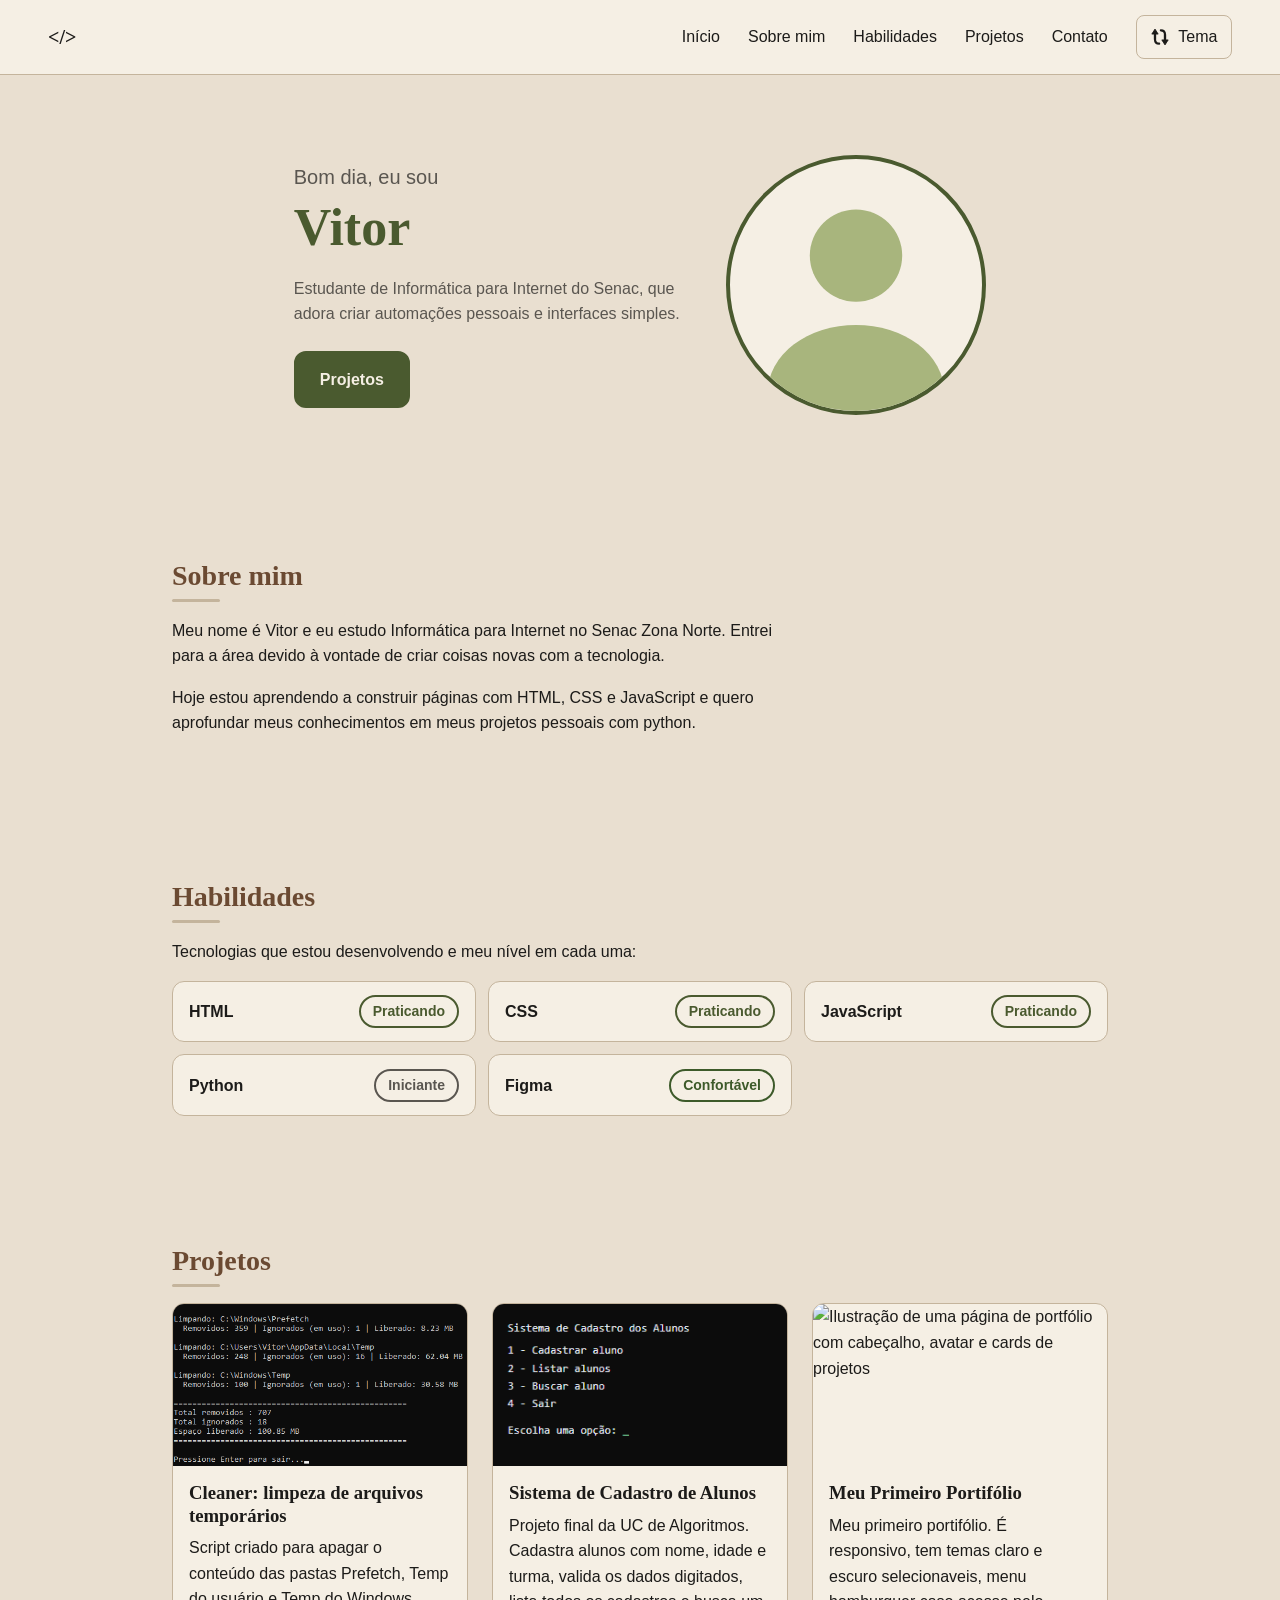
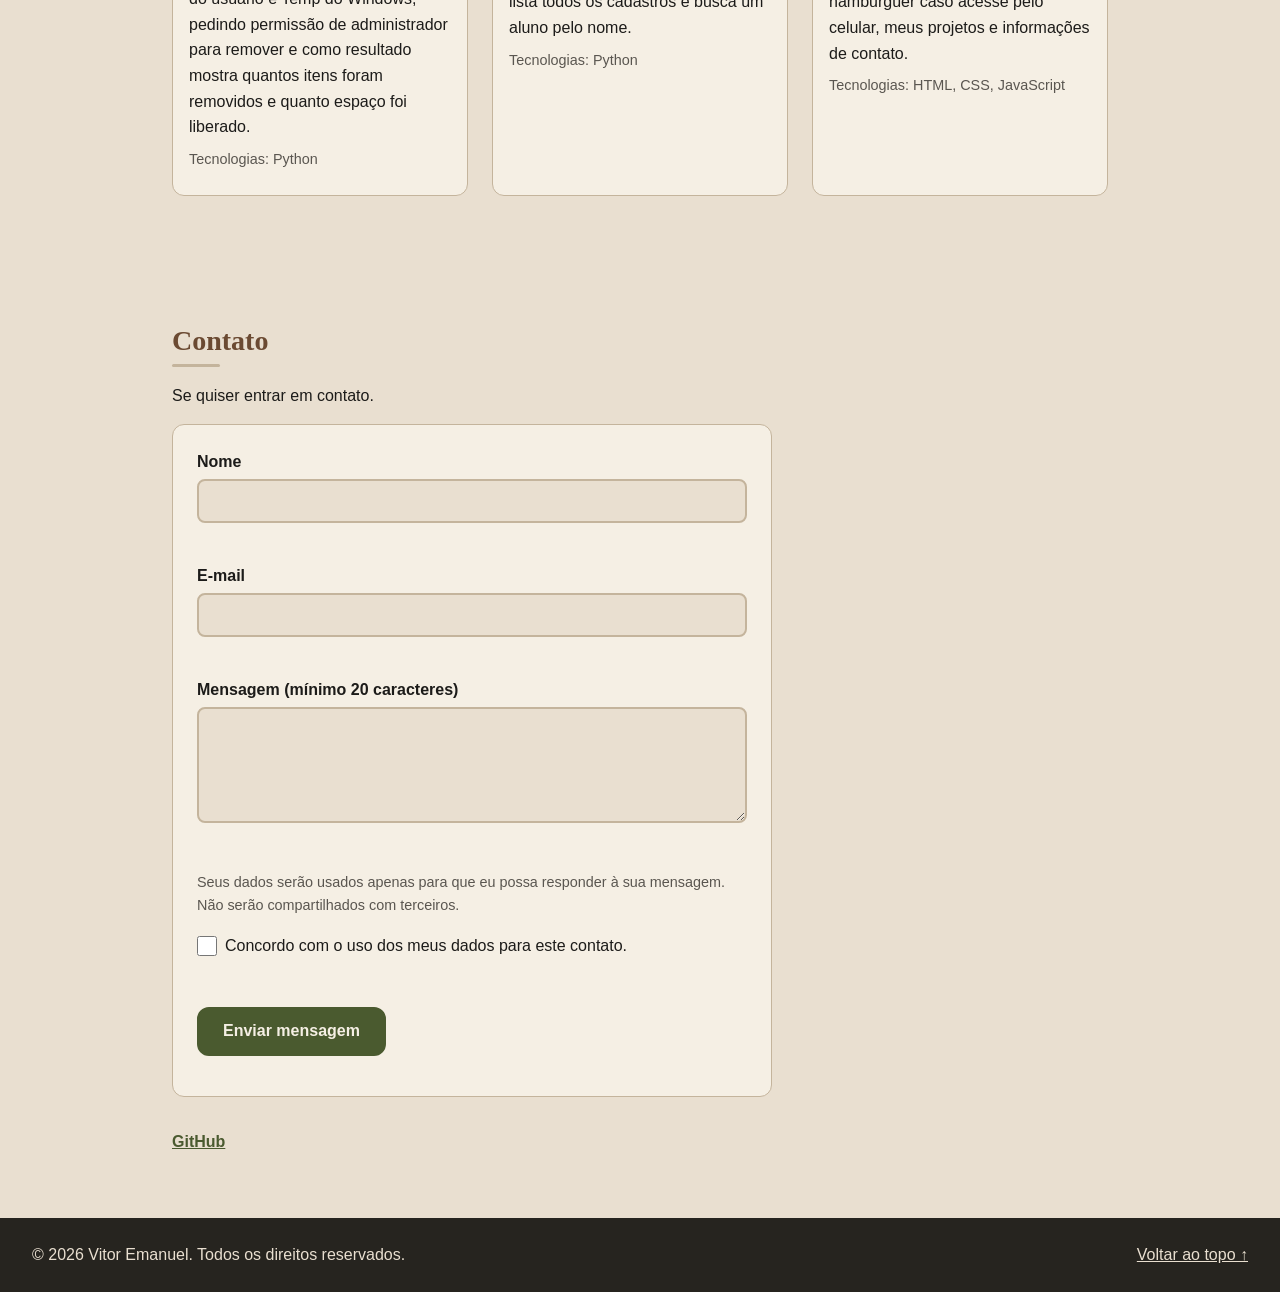
==== index.html @ e198bd6f "Add files via upload" ====
<!DOCTYPE html>
<html lang="pt-BR">
<head>
  <meta charset="UTF-8">
  <meta name="viewport" content="width=device-width, initial-scale=1.0">
  <title>Vitor | Portfólio De Desenvolvedor</title>
  <meta name="description" content="Portfólio de estudante de Desenvolvimento de Sistemas em busca de estágio em front-end.">
  <link rel="stylesheet" href="css/style.css">
  <script src="js/script.js" defer></script>
</head>
<body>

  <!-- ========== 1. CABEÇALHO ========== -->
  <header class="cabecalho" id="topo">
    <a href="#inicio" class="logo">&lt;/&gt;</a>

    <div class="cabecalho__acoes">
      <button type="button" class="botao-icone botao-tema" id="botaoTema" aria-label="Tema: alternar entre modo claro e escuro">
        <svg class="icone-tema" viewBox="0 0 24 24" aria-hidden="true" focusable="false">
          <path d="M6 15V8M18 16V9" fill="none" stroke="currentColor" stroke-width="2.6" stroke-linecap="round"/>
          <path d="M6 8V15Q6 20 11 20M18 16V9Q18 4 13 4" fill="none" stroke="currentColor" stroke-width="2.6" stroke-linecap="round"/>
          <polygon points="6,2.5 2.2,8.5 9.8,8.5" fill="currentColor" stroke="currentColor" stroke-width="1" stroke-linejoin="round"/>
          <polygon points="18,21.5 14.2,15.5 21.8,15.5" fill="currentColor" stroke="currentColor" stroke-width="1" stroke-linejoin="round"/>
        </svg>
        Tema
      </button>

      <!-- Botão hambúrguer: aparece só no celular. aria-expanded é atualizado pelo JS -->
      <button type="button" class="botao-icone botao-menu" id="botaoMenu"
              aria-label="Abrir menu de navegação" aria-expanded="false" aria-controls="menuPrincipal">
        <span aria-hidden="true">☰</span>
      </button>
    </div>

    <nav class="menu" id="menuPrincipal" aria-label="Menu principal">
      <ul class="menu__lista">
        <li><a href="#inicio">Início</a></li>
        <li><a href="#sobre">Sobre mim</a></li>
        <li><a href="#habilidades">Habilidades</a></li>
        <li><a href="#projetos">Projetos</a></li>
        <li><a href="#contato">Contato</a></li>
      </ul>
    </nav>
  </header>

  <main>
    <section class="hero" id="inicio" aria-labelledby="tituloHero">
      <div class="hero__texto">
        <p class="hero__saudacao"><span id="saudacao">Olá</span>, eu sou</p>
        <h1 id="tituloHero">Vitor</h1>
        <p class="hero__descricao">Estudante de Informática para Internet do Senac, que adora criar automações pessoais e interfaces simples.</p>
        <a href="#projetos" class="botao">Projetos</a>
      </div>
      <img class="hero__imagem" src="img/foto.svg" alt="Avatar genérico de perfil, uma silhueta em verde" width="240" height="240">
    </section>

    <!-- ========== 3. SOBRE MIM ========== -->
    <section class="secao" id="sobre" aria-labelledby="tituloSobre">
      <h2 id="tituloSobre">Sobre mim</h2>
      <p>Meu nome é Vitor e eu estudo Informática para Internet no Senac Zona Norte. Entrei para a área devido à vontade de criar coisas novas com a tecnologia.</p>
      <p>Hoje estou aprendendo a construir páginas com HTML, CSS e JavaScript e quero aprofundar meus conhecimentos em meus projetos pessoais com python.</p>
    </section>

    <!-- ========== 4. HABILIDADES ========== -->
    <section class="secao" id="habilidades" aria-labelledby="tituloHabilidades">
      <h2 id="tituloHabilidades">Habilidades</h2>
      <p>Tecnologias que estou desenvolvendo e meu nível em cada uma:</p>

      <ul class="habilidades">
        <li class="habilidade">
          <span class="habilidade__nome">HTML</span>
          <span class="nivel nivel--praticando">Praticando</span>
        </li>
        <li class="habilidade">
          <span class="habilidade__nome">CSS</span>
          <span class="nivel nivel--praticando">Praticando</span>
        </li>
        <li class="habilidade">
          <span class="habilidade__nome">JavaScript</span>
          <span class="nivel nivel--praticando">Praticando</span>
        </li>
        <li class="habilidade">
          <span class="habilidade__nome">Python</span>
          <span class="nivel nivel--iniciante">Iniciante</span>
        </li>
        <li class="habilidade">
          <span class="habilidade__nome">Figma</span>
          <span class="nivel nivel--confortavel">Confortável</span>
        </li>
      </ul>
    </section>

    <!-- ========== 5. PROJETOS ========== -->
    <section class="secao" id="projetos" aria-labelledby="tituloProjetos">
      <h2 id="tituloProjetos">Projetos</h2>

      <div class="projetos">
        <article class="card">
          <img src="img/Cleaner.png" alt="Terminal do Windows mostrando o resultado da limpeza: 707 itens removidos e 100,85 MB liberados" width="400" height="220">
          <div class="card__corpo">
            <h3>Cleaner: limpeza de arquivos temporários</h3>
            <p>Script criado para apagar o conteúdo das pastas Prefetch, Temp do usuário e Temp do Windows, pedindo permissão de administrador para remover e como resultado mostra quantos itens foram removidos e quanto espaço foi liberado.</p>
            <p class="card__tecnologias">Tecnologias: Python</p>
          </div>
        </article>

        <!-- CARD 2: Sistema de Cadastro de Alunos (projeto final da UC 30, Algoritmos) -->
        <article class="card">
          <img src="img/Sistema de Cadastro de Alunos.png" alt="Menu de terminal do sistema de cadastro com as opções cadastrar, listar, buscar e sair" width="400" height="220">
          <div class="card__corpo">
            <h3>Sistema de Cadastro de Alunos</h3>
            <p>Projeto final da UC de Algoritmos. Cadastra alunos com nome, idade e turma, valida os dados digitados, lista todos os cadastros e busca um aluno pelo nome.</p>
            <p class="card__tecnologias">Tecnologias: Python</p>
          </div>
        </article>

        <article class="card">
          <img src="img/Portfólio.png" alt="Ilustração de uma página de portfólio com cabeçalho, avatar e cards de projetos" width="400" height="220">
          <div class="card__corpo">
            <h3>Meu Primeiro Portifólio</h3>
            <p>Meu primeiro portifólio. É responsivo, tem temas claro e escuro selecionaveis, menu hamburguer caso acesse pelo celular, meus projetos e informações de contato.</p>
            <p class="card__tecnologias">Tecnologias: HTML, CSS, JavaScript</p>
          </div>
        </article>

      </div>
    </section>


    <section class="secao" id="contato" aria-labelledby="tituloContato">
      <h2 id="tituloContato">Contato</h2>
      <p>Se quiser entrar em contato.</p>

      <form id="formContato" class="formulario" novalidate>

        <div class="campo">
          <label for="nome">Nome</label>
          <input type="text" id="nome" name="nome" autocomplete="name" aria-describedby="erroNome">
          <span class="erro" id="erroNome" role="alert"></span>
        </div>

        <div class="campo">
          <label for="email">E-mail</label>
          <input type="email" id="email" name="email" autocomplete="email" aria-describedby="erroEmail">
          <span class="erro" id="erroEmail" role="alert"></span>
        </div>

        <div class="campo">
          <label for="mensagem">Mensagem (mínimo 20 caracteres)</label>
          <textarea id="mensagem" name="mensagem" rows="5" aria-describedby="erroMensagem"></textarea>
          <span class="erro" id="erroMensagem" role="alert"></span>
        </div>

        <p class="aviso-lgpd">Seus dados serão usados apenas para que eu possa responder à sua mensagem. Não serão compartilhados com terceiros.</p>

        <div class="campo campo--checkbox">
          <input type="checkbox" id="consentimento" name="consentimento" aria-describedby="erroConsentimento">
          <label for="consentimento">Concordo com o uso dos meus dados para este contato.</label>
          <span class="erro" id="erroConsentimento" role="alert"></span>
        </div>

        <button type="submit" class="botao">Enviar mensagem</button>

        <p class="sucesso" id="mensagemSucesso" role="status"></p>
      </form>

      <ul class="redes">
        <li><a href="https://github.com/FixyPy3r" target="_blank" rel="noopener noreferrer">GitHub</a></li>
      </ul>
    </section>

  </main>


  <footer class="rodape">
    <p>&copy; <span id="ano">2026</span> Vitor Emanuel. Todos os direitos reservados.</p>
    <a href="#inicio">Voltar ao topo ↑</a>
  </footer>

  <a href="#inicio" class="botao-topo" id="botaoTopo" aria-label="Voltar ao topo">↑</a>

</body>
</html>
---- css/style.css ----
:root {
  --cor-fundo: #e9dfd0;          
  --cor-superficie: #f5efe4;     
  --cor-texto: #1c1b19;          
  --cor-texto-suave: #5a5650;    
  --cor-primaria: #4a5a2f;       
  --cor-primaria-hover: #323d1f; 
  --cor-castanho: #6b4a32;       
  --cor-texto-botao: #f5efe4;
  --cor-borda: #c4b49c;          
  --cor-rodape-fundo: #26241f;   
  --cor-rodape-texto: #e9dfd0;
  --cor-erro: #8c2f26;
  --cor-sucesso: #3d5a2a;

  
  --fonte-titulo: Georgia, "Times New Roman", serif;
  --fonte-texto: "Segoe UI", Arial, sans-serif;

  --raio: 12px;
  --transicao: 0.25s ease;
}


body.tema-escuro {
  --cor-fundo: #161614;         
  --cor-superficie: #23221f;     
  --cor-texto: #e6e1d6;          
  --cor-texto-suave: #b0aa9d;    
  --cor-primaria: #a3b37a;       
  --cor-primaria-hover: #c0cf9a;
  --cor-castanho: #c9a27e;       
  --cor-texto-botao: #161614;
  --cor-borda: #43413b;
  --cor-rodape-fundo: #0e0e0d;
  --cor-rodape-texto: #e6e1d6;
  --cor-erro: #e8a094;
  --cor-sucesso: #b4cc90;
}



* {
  box-sizing: border-box;
  margin: 0;
  padding: 0;
}

html {
  scroll-behavior: smooth;       
  scroll-padding-top: 80px;      
}

body {
  font-family: var(--fonte-texto);
  background: var(--cor-fundo);
  color: var(--cor-texto);
  line-height: 1.6;
  transition: background var(--transicao), color var(--transicao);
}

h1, h2, h3 {
  font-family: var(--fonte-titulo);
  line-height: 1.2;
}

img {
  max-width: 100%;
  height: auto;
  display: block;
}

ul {
  list-style: none;
}

a {
  color: var(--cor-primaria);
}


a:focus-visible,
button:focus-visible,
input:focus-visible,
textarea:focus-visible {
  outline: 3px solid var(--cor-primaria);
  outline-offset: 3px;
}



.cabecalho {
  position: sticky;
  top: 0;
  z-index: 10;
  display: flex;                        
  flex-wrap: wrap;
  align-items: center;
  justify-content: space-between;
  padding: 0.75rem 1rem;
  background: var(--cor-superficie);
  border-bottom: 1px solid var(--cor-borda);
}

.logo {
  font-family: var(--fonte-titulo);
  font-weight: bold;
  font-size: 1.25rem;
  text-decoration: none;
  color: var(--cor-texto);
}

.cabecalho__acoes {
  display: flex;
  gap: 0.5rem;
}

.botao-icone {
  width: 44px;                 
  height: 44px;
  font-size: 1.25rem;
  background: transparent;
  color: var(--cor-texto);
  border: 1px solid var(--cor-borda);
  border-radius: 8px;
  cursor: pointer;
  transition: background var(--transicao), border-color var(--transicao);
}

.botao-icone:hover {
  background: var(--cor-fundo);
  border-color: var(--cor-primaria);
}


.botao-tema {
  display: inline-flex;         
  align-items: center;
  gap: 0.5rem;
  width: auto;
  padding: 0 0.85rem;
  font-family: inherit;
  font-size: 1rem;
}


.icone-tema {
  width: 1.25rem;
  height: 1.25rem;
}


.menu {
  display: none;
  width: 100%;
}

.menu--aberto {
  display: block;
}

.menu__lista {
  display: flex;
  flex-direction: column;    
  gap: 0.25rem;
  padding-top: 0.75rem;
}

.menu__lista a {
  display: block;
  padding: 0.75rem;
  border-radius: 8px;
  text-decoration: none;
  color: var(--cor-texto);
  transition: background var(--transicao), color var(--transicao);
}

.menu__lista a:hover,
.menu__lista a:focus-visible {
  background: var(--cor-primaria);
  color: var(--cor-texto-botao);
}



.hero {
  display: flex;
  flex-direction: column-reverse;  
  align-items: center;
  gap: 2rem;
  padding: 3rem 1rem;
  text-align: center;
}

.hero__saudacao {
  font-size: 1.25rem;
  color: var(--cor-texto-suave);
}

.hero h1 {
  font-size: 2.5rem;
  color: var(--cor-primaria);
  margin: 0.25rem 0 1rem;
}

.hero__descricao {
  max-width: 45ch;
  margin: 0 auto 1.5rem;
  color: var(--cor-texto-suave);
}

.hero__imagem {
  width: 200px;
  height: 200px;
  object-fit: cover;    
  border-radius: 50%;
  border: 4px solid var(--cor-primaria);
  background: var(--cor-superficie);
}


.botao {
  display: inline-block;
  padding: 0.85rem 1.5rem;
  font-size: 1rem;
  font-weight: bold;
  text-decoration: none;
  color: var(--cor-texto-botao);
  background: var(--cor-primaria);
  border: 2px solid var(--cor-primaria);
  border-radius: var(--raio);
  cursor: pointer;
  transition: background var(--transicao), transform var(--transicao);
}

.botao:hover,
.botao:focus-visible {
  background: var(--cor-primaria-hover);
  border-color: var(--cor-primaria-hover);
  transform: translateY(-2px);
}



.secao {
  max-width: 1000px;
  margin: 0 auto;
  padding: 3rem 1rem;
}

.secao h2 {
  font-size: 1.75rem;
  margin-bottom: 1rem;
  color: var(--cor-castanho);
}


.secao h2::after {
  content: "";
  display: block;
  width: 3rem;
  height: 3px;
  margin-top: 0.4rem;
  background: var(--cor-borda);
  border-radius: 2px;
}

.secao p {
  margin-bottom: 1rem;
  max-width: 70ch;
}



.habilidades {
  display: grid;
  grid-template-columns: 1fr;          
  gap: 0.75rem;
  margin-top: 1rem;
}

.habilidade {
  display: flex;
  justify-content: space-between;
  align-items: center;
  padding: 0.85rem 1rem;
  background: var(--cor-superficie);
  border: 1px solid var(--cor-borda);
  border-radius: var(--raio);
}

.habilidade__nome {
  font-weight: bold;
}


.nivel {
  padding: 0.2rem 0.75rem;
  font-size: 0.875rem;
  font-weight: bold;
  border-radius: 999px;
  border: 2px solid currentColor;
}

.nivel--iniciante   { color: var(--cor-texto-suave); }
.nivel--praticando  { color: var(--cor-primaria); }
.nivel--confortavel { color: var(--cor-sucesso); }



.projetos {
  display: grid;
  grid-template-columns: 1fr;
  gap: 1.5rem;
}

.card {
  display: flex;
  flex-direction: column;
  overflow: hidden;
  background: var(--cor-superficie);
  border: 1px solid var(--cor-borda);
  border-radius: var(--raio);
  transition: transform var(--transicao), box-shadow var(--transicao);
}

.card:hover {
  transform: translateY(-4px);
  box-shadow: 0 8px 20px rgba(0, 0, 0, 0.15);
}


.card img {
  width: 100%;
  aspect-ratio: 400 / 220;
  object-fit: cover;
  object-position: top left;
}

.card__corpo {
  padding: 1rem;
}

.card__corpo h3 {
  margin-bottom: 0.5rem;
}

.card__corpo p {
  margin-bottom: 0.5rem;
}

.card__tecnologias {
  font-size: 0.9rem;
  color: var(--cor-texto-suave);
}

.card__link {
  font-weight: bold;
  transition: color var(--transicao);
}

.card__link:hover,
.card__link:focus-visible {
  color: var(--cor-primaria-hover);
}


.card__link--breve {
  color: var(--cor-texto-suave);
  font-style: italic;
}



.formulario {
  max-width: 600px;
  padding: 1.5rem;
  background: var(--cor-superficie);
  border: 1px solid var(--cor-borda);
  border-radius: var(--raio);
}

.campo {
  margin-bottom: 1rem;
}

.campo label {
  display: block;
  margin-bottom: 0.25rem;
  font-weight: bold;
}

.campo input[type="text"],
.campo input[type="email"],
.campo textarea {
  width: 100%;
  padding: 0.7rem;
  font-family: inherit;
  font-size: 1rem;
  color: var(--cor-texto);
  background: var(--cor-fundo);
  border: 2px solid var(--cor-borda);
  border-radius: 8px;
  transition: border-color var(--transicao);
}

.campo input:hover,
.campo textarea:hover {
  border-color: var(--cor-primaria);
}


.campo--invalido input,
.campo--invalido textarea {
  border-color: var(--cor-erro);
}


.campo--checkbox {
  display: flex;
  flex-wrap: wrap;
  align-items: flex-start;
  gap: 0.5rem;
}

.campo--checkbox label {
  flex: 1;
  margin-bottom: 0;
  font-weight: normal;
}

.campo--checkbox input {
  width: 1.25rem;
  height: 1.25rem;
  margin-top: 0.2rem;
}

.campo--checkbox .erro {
  flex-basis: 100%;
}

.erro {
  display: block;
  min-height: 1.25rem;
  margin-top: 0.25rem;
  font-size: 0.9rem;
  color: var(--cor-erro);
}

.aviso-lgpd {
  font-size: 0.9rem;
  color: var(--cor-texto-suave);
}

.sucesso {
  margin-top: 1rem;
  font-weight: bold;
  color: var(--cor-sucesso);
}

.redes {
  display: flex;
  gap: 1.5rem;
  margin-top: 2rem;
}

.redes a {
  font-weight: bold;
  transition: color var(--transicao);
}

.redes a:hover,
.redes a:focus-visible {
  color: var(--cor-primaria-hover);
}


.rodape {
  display: flex;
  flex-direction: column;
  align-items: center;
  gap: 0.5rem;
  padding: 1.5rem 1rem;
  text-align: center;
  color: var(--cor-rodape-texto);
  background: var(--cor-rodape-fundo);
}

.rodape a {
  color: var(--cor-rodape-texto);
  transition: opacity var(--transicao);
}

.rodape a:hover,
.rodape a:focus-visible {
  opacity: 0.75;
  outline-color: var(--cor-rodape-texto);
}


.botao-topo {
  position: fixed;
  right: 1rem;
  bottom: 1rem;
  display: flex;
  align-items: center;
  justify-content: center;
  width: 48px;
  height: 48px;
  font-size: 1.5rem;
  text-decoration: none;
  color: var(--cor-texto-botao);
  background: var(--cor-primaria);
  border-radius: 50%;
  opacity: 0;
  visibility: hidden;
  transition: opacity var(--transicao), visibility var(--transicao), background var(--transicao);
}

.botao-topo--visivel {
  opacity: 1;
  visibility: visible;
}

.botao-topo:hover,
.botao-topo:focus-visible {
  background: var(--cor-primaria-hover);
}


@media (min-width: 768px) {

  .botao-menu {
    display: none;
  }

  .menu {
    display: block;
    width: auto;
  }

  .menu__lista {
    flex-direction: row;
    padding-top: 0;
  }


  .cabecalho {
    flex-wrap: nowrap;
  }

  .cabecalho__acoes {
    order: 3;
  }

  .menu {
    order: 2;
    margin-left: auto;
    margin-right: 1rem;
  }

 
  .hero {
    flex-direction: row;           
    justify-content: center;       
    text-align: left;
    padding: 5rem 2rem;
  }

  .hero__descricao {
    margin-left: 0;
  }

  .hero__imagem {
    width: 260px;
    height: 260px;
  }

  .hero h1 {
    font-size: 3.25rem;
  }


  .habilidades,
  .projetos {
    grid-template-columns: repeat(2, 1fr);
  }

  .rodape {
    flex-direction: row;
    justify-content: space-between;
    padding: 1.5rem 2rem;
  }
}

/* ---------- DESKTOP (a partir de 1024px) ---------- */
@media (min-width: 1024px) {

  .cabecalho {
    padding: 0.75rem 3rem;
  }

  /* Projetos em 3 colunas */
  .projetos {
    grid-template-columns: repeat(3, 1fr);
  }

  .habilidades {
    grid-template-columns: repeat(3, 1fr);
  }

  .secao {
    padding: 4rem 2rem;
  }
}

@media (prefers-reduced-motion: reduce) {
  * {
    transition: none !important;
  }

  html {
    scroll-behavior: auto;
  }
}
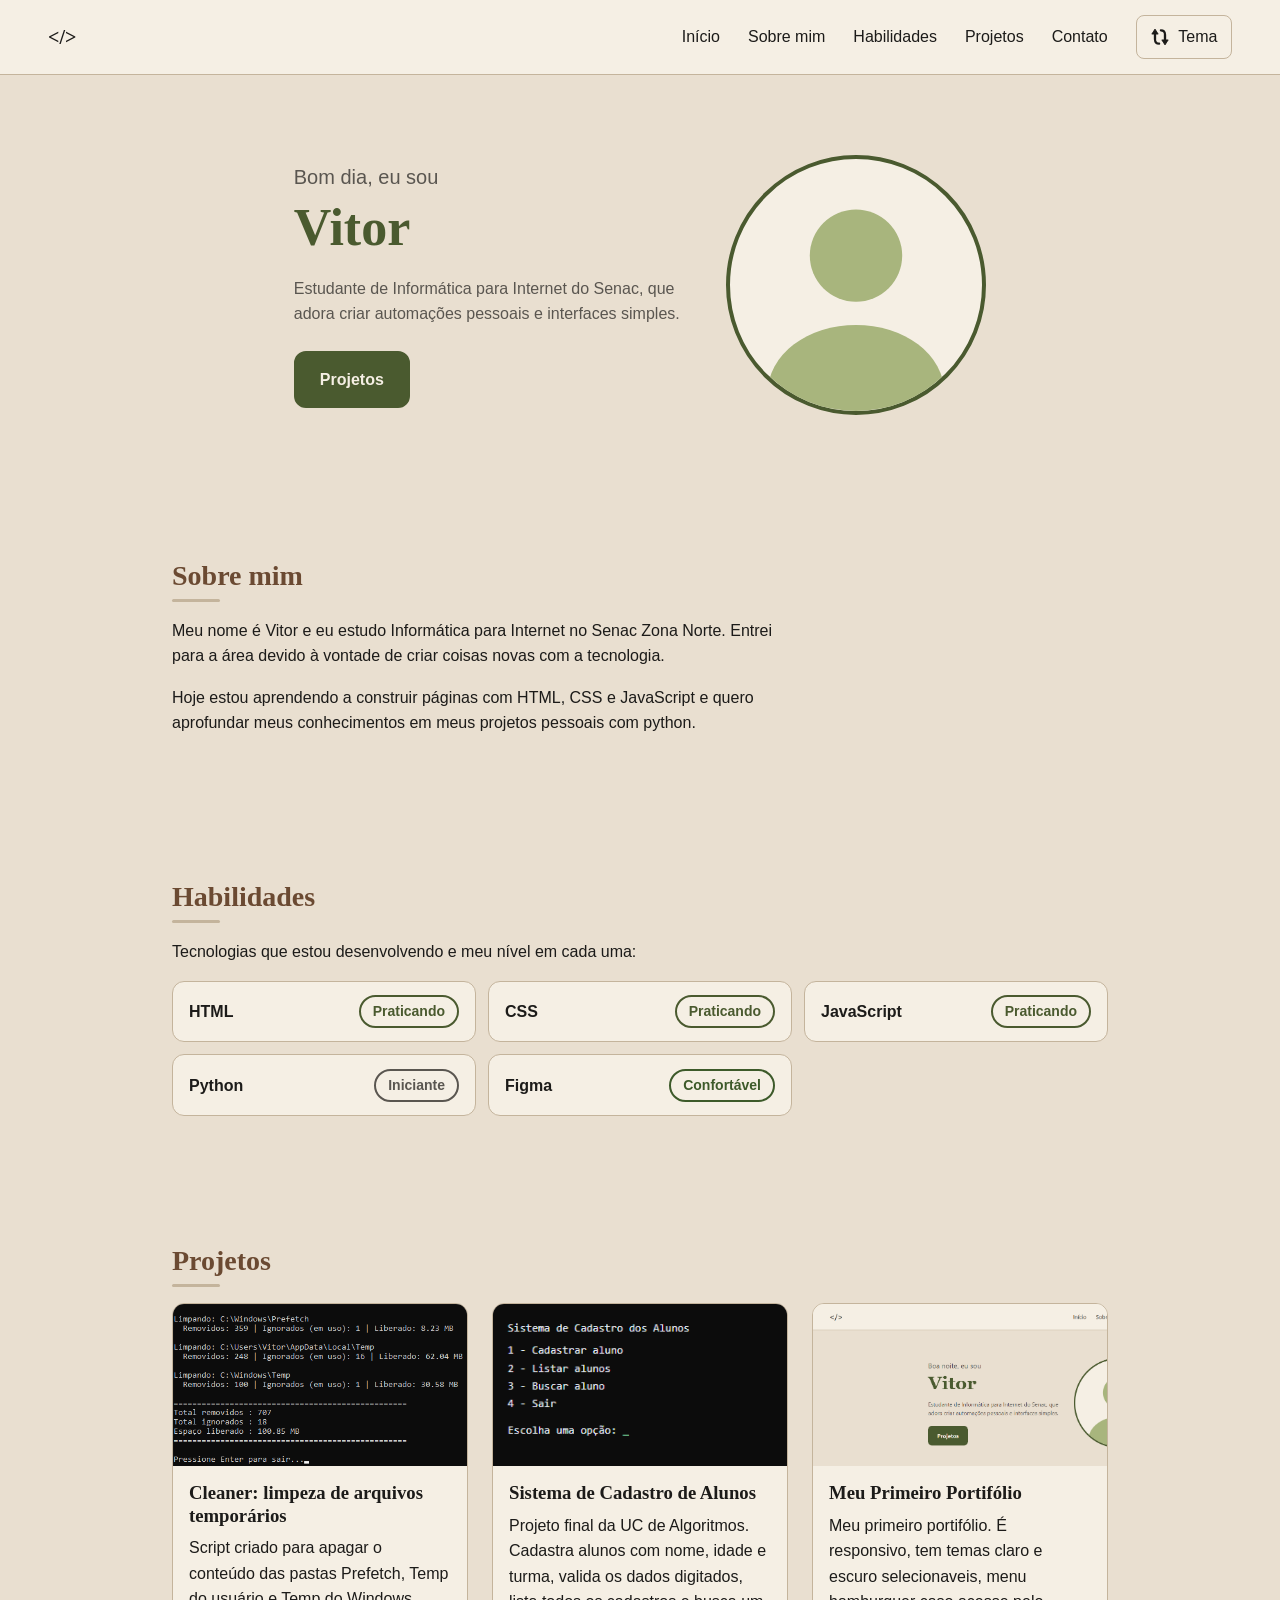
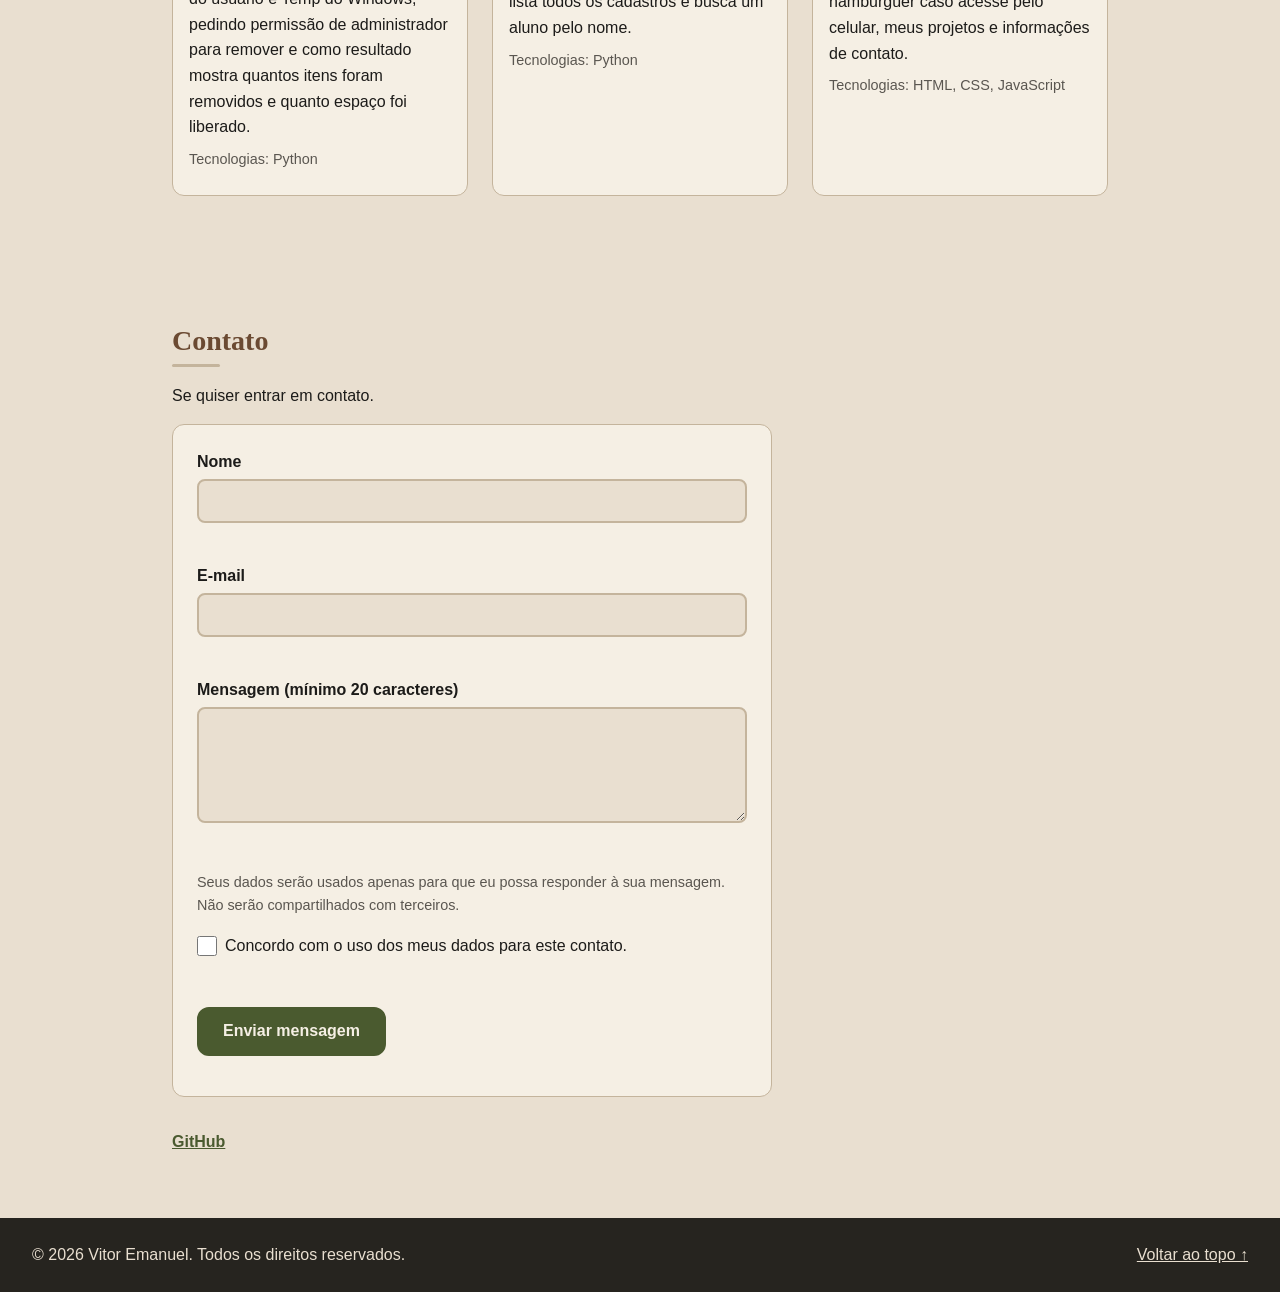
==== commit bf4fb943: "Update index.html" ====
--- a/index.html
+++ b/index.html
@@ -115,7 +115,7 @@
         </article>
 
         <article class="card">
-          <img src="img/Portfólio.png" alt="Ilustração de uma página de portfólio com cabeçalho, avatar e cards de projetos" width="400" height="220">
+          <img src="img/Meu portifólio.png" alt="Ilustração de uma página de portfólio com cabeçalho, avatar e cards de projetos" width="400" height="220">
           <div class="card__corpo">
             <h3>Meu Primeiro Portifólio</h3>
             <p>Meu primeiro portifólio. É responsivo, tem temas claro e escuro selecionaveis, menu hamburguer caso acesse pelo celular, meus projetos e informações de contato.</p>
@@ -180,4 +180,4 @@
   <a href="#inicio" class="botao-topo" id="botaoTopo" aria-label="Voltar ao topo">↑</a>
 
 </body>
-</html>+</html>
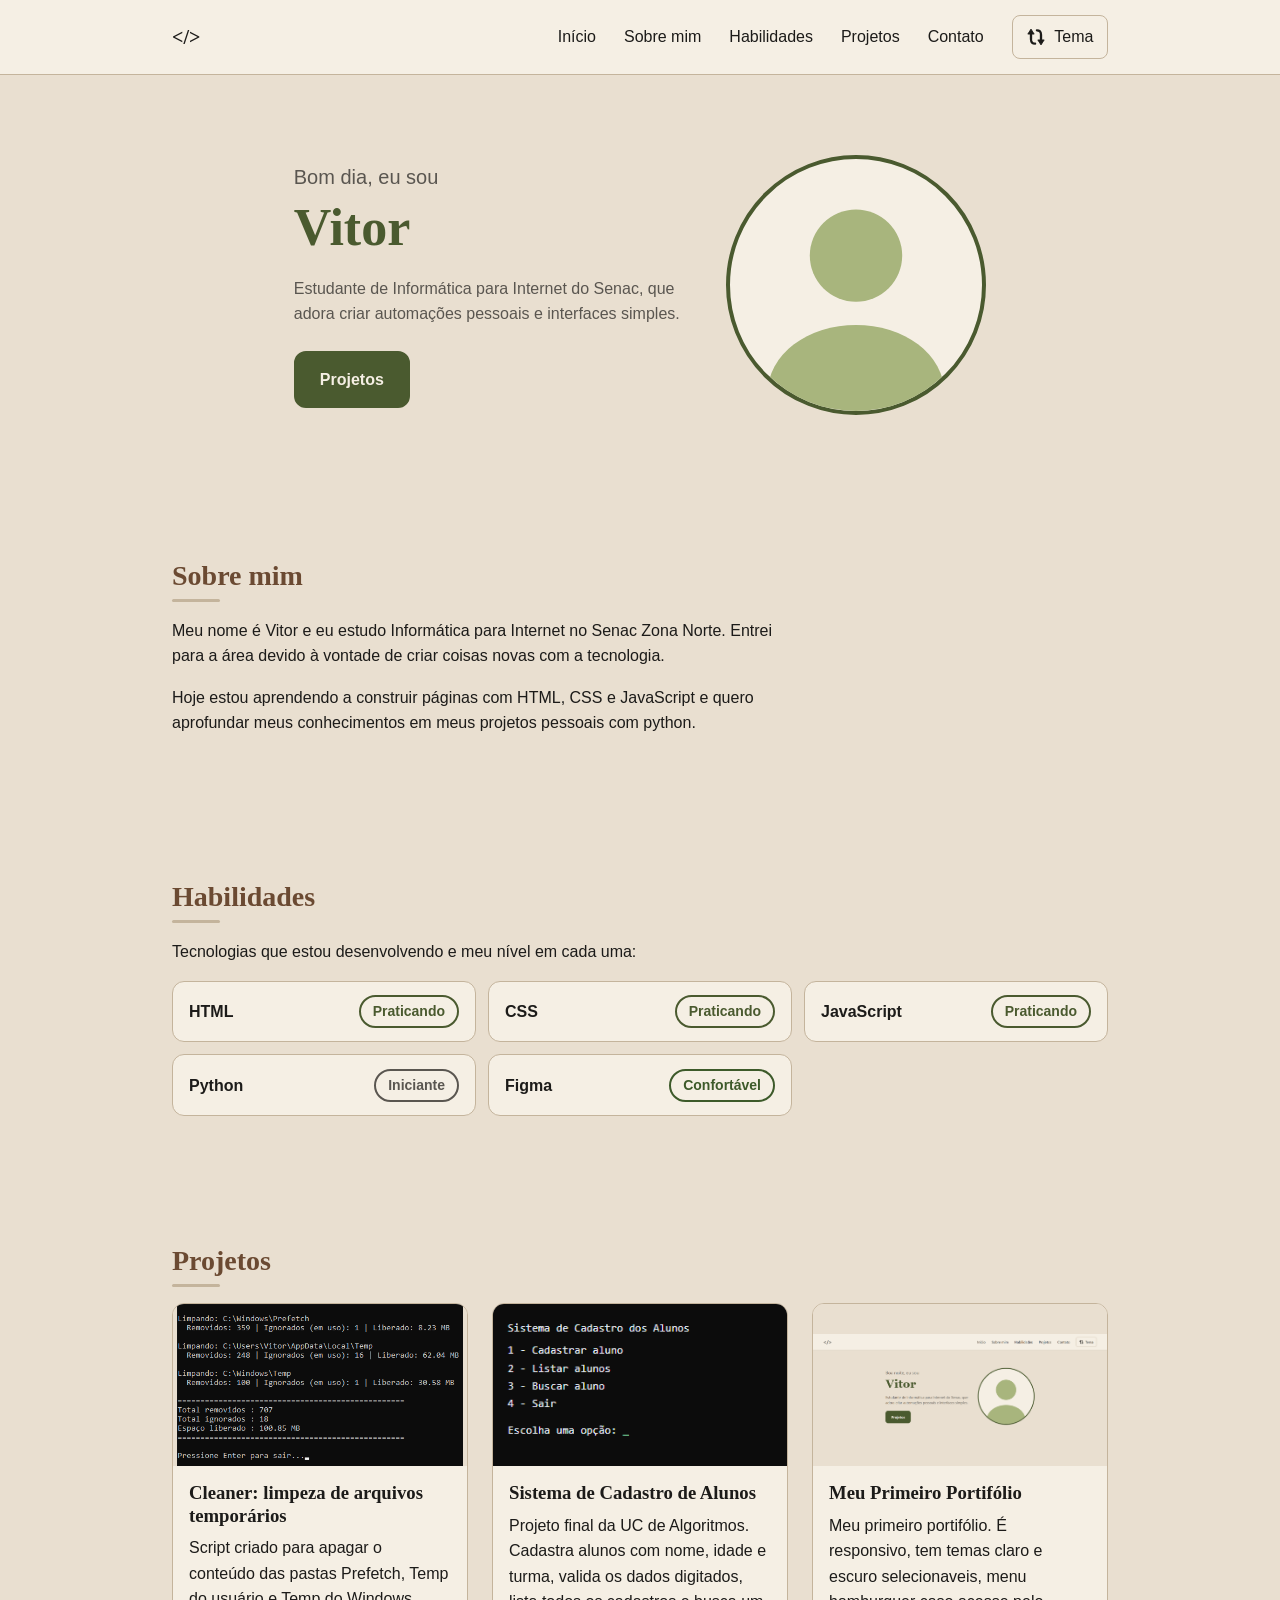
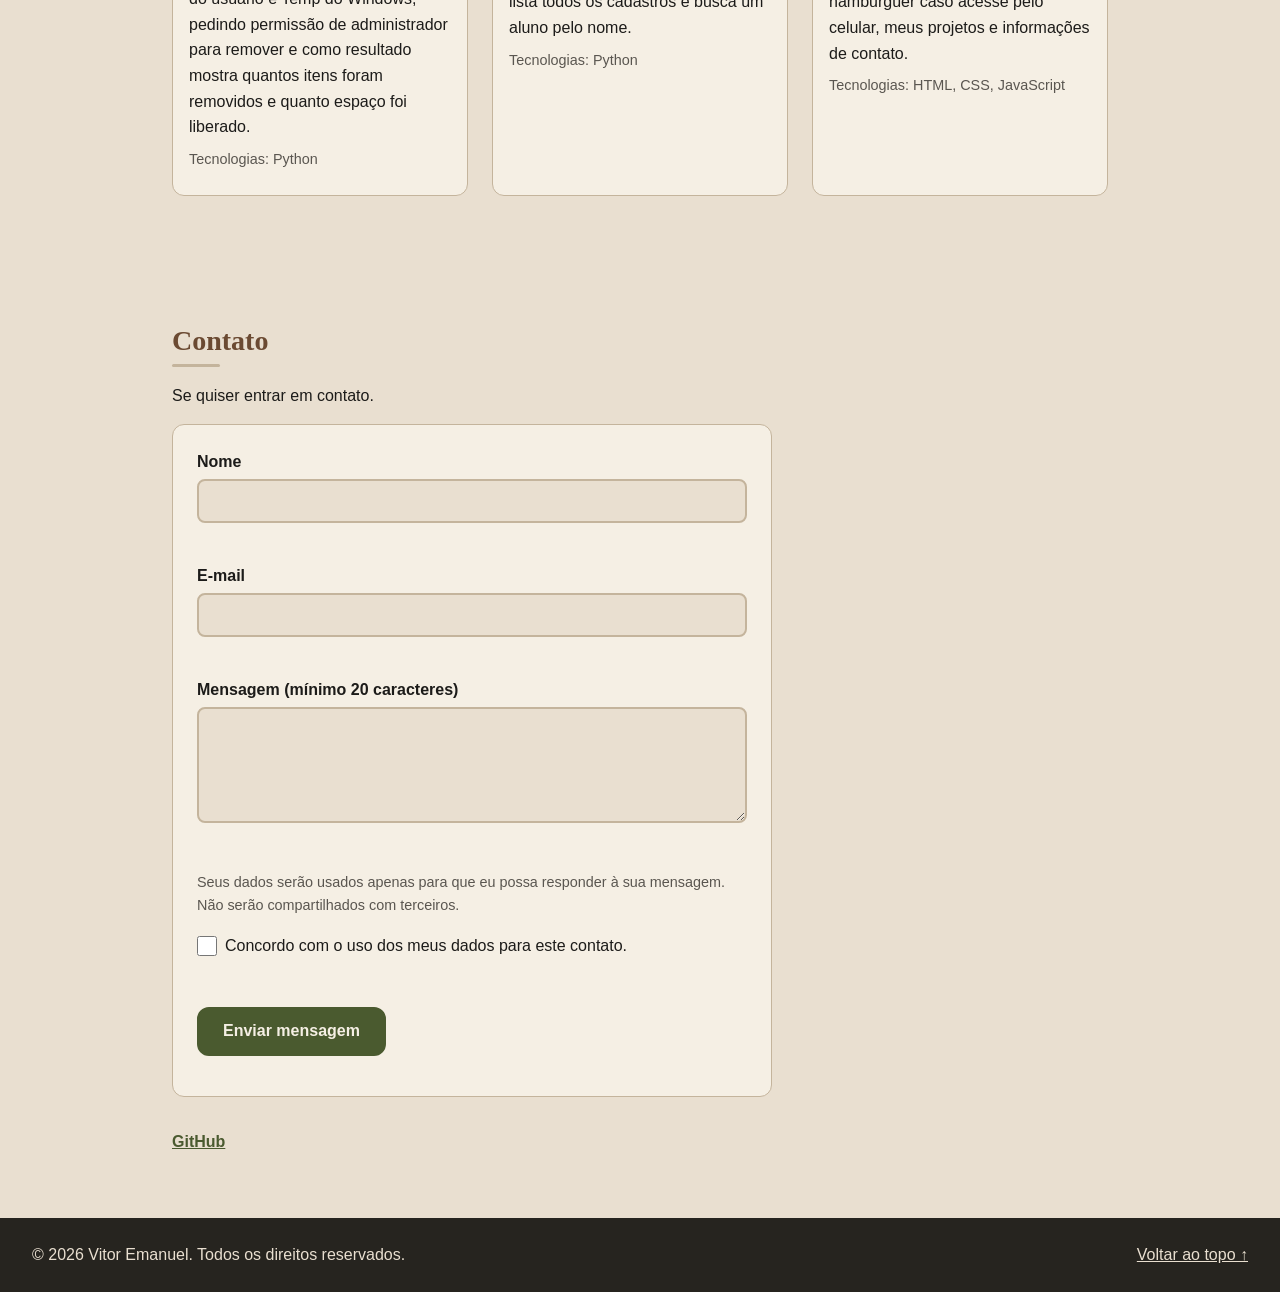
==== commit f8edae44: "Add favicon link to index.html" ====
--- a/index.html
+++ b/index.html
@@ -6,11 +6,11 @@
   <title>Vitor | Portfólio De Desenvolvedor</title>
   <meta name="description" content="Portfólio de estudante de Desenvolvimento de Sistemas em busca de estágio em front-end.">
   <link rel="stylesheet" href="css/style.css">
+  <link rel="icon" type="image/svg+xml" href="img/favicon.svg">
   <script src="js/script.js" defer></script>
 </head>
 <body>
 
-  <!-- ========== 1. CABEÇALHO ========== -->
   <header class="cabecalho" id="topo">
     <a href="#inicio" class="logo">&lt;/&gt;</a>
 
@@ -25,7 +25,7 @@
         Tema
       </button>
 
-      <!-- Botão hambúrguer: aparece só no celular. aria-expanded é atualizado pelo JS -->
+
       <button type="button" class="botao-icone botao-menu" id="botaoMenu"
               aria-label="Abrir menu de navegação" aria-expanded="false" aria-controls="menuPrincipal">
         <span aria-hidden="true">☰</span>
@@ -54,14 +54,14 @@
       <img class="hero__imagem" src="img/foto.svg" alt="Avatar genérico de perfil, uma silhueta em verde" width="240" height="240">
     </section>
 
-    <!-- ========== 3. SOBRE MIM ========== -->
+
     <section class="secao" id="sobre" aria-labelledby="tituloSobre">
       <h2 id="tituloSobre">Sobre mim</h2>
       <p>Meu nome é Vitor e eu estudo Informática para Internet no Senac Zona Norte. Entrei para a área devido à vontade de criar coisas novas com a tecnologia.</p>
       <p>Hoje estou aprendendo a construir páginas com HTML, CSS e JavaScript e quero aprofundar meus conhecimentos em meus projetos pessoais com python.</p>
     </section>
 
-    <!-- ========== 4. HABILIDADES ========== -->
+
     <section class="secao" id="habilidades" aria-labelledby="tituloHabilidades">
       <h2 id="tituloHabilidades">Habilidades</h2>
       <p>Tecnologias que estou desenvolvendo e meu nível em cada uma:</p>
@@ -90,7 +90,7 @@
       </ul>
     </section>
 
-    <!-- ========== 5. PROJETOS ========== -->
+
     <section class="secao" id="projetos" aria-labelledby="tituloProjetos">
       <h2 id="tituloProjetos">Projetos</h2>
 
@@ -104,7 +104,7 @@
           </div>
         </article>
 
-        <!-- CARD 2: Sistema de Cadastro de Alunos (projeto final da UC 30, Algoritmos) -->
+
         <article class="card">
           <img src="img/Sistema de Cadastro de Alunos.png" alt="Menu de terminal do sistema de cadastro com as opções cadastrar, listar, buscar e sair" width="400" height="220">
           <div class="card__corpo">
@@ -115,7 +115,7 @@
         </article>
 
         <article class="card">
-          <img src="img/Meu portifólio.png" alt="Ilustração de uma página de portfólio com cabeçalho, avatar e cards de projetos" width="400" height="220">
+          <img src="img/myportifolio.png" alt="Ilustração de uma página de portfólio com cabeçalho, avatar e cards de projetos" width="400" height="220">
           <div class="card__corpo">
             <h3>Meu Primeiro Portifólio</h3>
             <p>Meu primeiro portifólio. É responsivo, tem temas claro e escuro selecionaveis, menu hamburguer caso acesse pelo celular, meus projetos e informações de contato.</p>
--- a/css/style.css
+++ b/css/style.css
@@ -1,19 +1,18 @@
 :root {
-  --cor-fundo: #e9dfd0;          
-  --cor-superficie: #f5efe4;     
-  --cor-texto: #1c1b19;          
-  --cor-texto-suave: #5a5650;    
-  --cor-primaria: #4a5a2f;       
-  --cor-primaria-hover: #323d1f; 
-  --cor-castanho: #6b4a32;       
+  --cor-fundo: #e9dfd0;
+  --cor-superficie: #f5efe4;
+  --cor-texto: #1c1b19;
+  --cor-texto-suave: #5a5650;
+  --cor-primaria: #4a5a2f;
+  --cor-primaria-hover: #323d1f;
+  --cor-castanho: #6b4a32;
   --cor-texto-botao: #f5efe4;
-  --cor-borda: #c4b49c;          
-  --cor-rodape-fundo: #26241f;   
+  --cor-borda: #c4b49c;
+  --cor-rodape-fundo: #26241f;
   --cor-rodape-texto: #e9dfd0;
   --cor-erro: #8c2f26;
   --cor-sucesso: #3d5a2a;
 
-  
   --fonte-titulo: Georgia, "Times New Roman", serif;
   --fonte-texto: "Segoe UI", Arial, sans-serif;
 
@@ -21,15 +20,14 @@
   --transicao: 0.25s ease;
 }
 
-
 body.tema-escuro {
-  --cor-fundo: #161614;         
-  --cor-superficie: #23221f;     
-  --cor-texto: #e6e1d6;          
-  --cor-texto-suave: #b0aa9d;    
-  --cor-primaria: #a3b37a;       
+  --cor-fundo: #161614;
+  --cor-superficie: #23221f;
+  --cor-texto: #e6e1d6;
+  --cor-texto-suave: #b0aa9d;
+  --cor-primaria: #a3b37a;
   --cor-primaria-hover: #c0cf9a;
-  --cor-castanho: #c9a27e;       
+  --cor-castanho: #c9a27e;
   --cor-texto-botao: #161614;
   --cor-borda: #43413b;
   --cor-rodape-fundo: #0e0e0d;
@@ -38,8 +36,6 @@
   --cor-sucesso: #b4cc90;
 }
 
-
-
 * {
   box-sizing: border-box;
   margin: 0;
@@ -47,8 +43,8 @@
 }
 
 html {
-  scroll-behavior: smooth;       
-  scroll-padding-top: 80px;      
+  scroll-behavior: smooth;
+  scroll-padding-top: 80px;
 }
 
 body {
@@ -78,7 +74,6 @@
   color: var(--cor-primaria);
 }
 
-
 a:focus-visible,
 button:focus-visible,
 input:focus-visible,
@@ -87,13 +82,11 @@
   outline-offset: 3px;
 }
 
-
-
 .cabecalho {
   position: sticky;
   top: 0;
   z-index: 10;
-  display: flex;                        
+  display: flex;
   flex-wrap: wrap;
   align-items: center;
   justify-content: space-between;
@@ -116,7 +109,7 @@
 }
 
 .botao-icone {
-  width: 44px;                 
+  width: 44px;
   height: 44px;
   font-size: 1.25rem;
   background: transparent;
@@ -132,9 +125,8 @@
   border-color: var(--cor-primaria);
 }
 
-
 .botao-tema {
-  display: inline-flex;         
+  display: inline-flex;
   align-items: center;
   gap: 0.5rem;
   width: auto;
@@ -143,13 +135,11 @@
   font-size: 1rem;
 }
 
-
 .icone-tema {
   width: 1.25rem;
   height: 1.25rem;
 }
 
-
 .menu {
   display: none;
   width: 100%;
@@ -161,7 +151,7 @@
 
 .menu__lista {
   display: flex;
-  flex-direction: column;    
+  flex-direction: column;
   gap: 0.25rem;
   padding-top: 0.75rem;
 }
@@ -181,11 +171,9 @@
   color: var(--cor-texto-botao);
 }
 
-
-
 .hero {
   display: flex;
-  flex-direction: column-reverse;  
+  flex-direction: column-reverse;
   align-items: center;
   gap: 2rem;
   padding: 3rem 1rem;
@@ -212,12 +200,11 @@
 .hero__imagem {
   width: 200px;
   height: 200px;
-  object-fit: cover;    
+  object-fit: cover;
   border-radius: 50%;
   border: 4px solid var(--cor-primaria);
   background: var(--cor-superficie);
 }
-
 
 .botao {
   display: inline-block;
@@ -240,8 +227,6 @@
   transform: translateY(-2px);
 }
 
-
-
 .secao {
   max-width: 1000px;
   margin: 0 auto;
@@ -253,7 +238,6 @@
   margin-bottom: 1rem;
   color: var(--cor-castanho);
 }
-
 
 .secao h2::after {
   content: "";
@@ -270,11 +254,9 @@
   max-width: 70ch;
 }
 
-
-
 .habilidades {
   display: grid;
-  grid-template-columns: 1fr;          
+  grid-template-columns: 1fr;
   gap: 0.75rem;
   margin-top: 1rem;
 }
@@ -293,7 +275,6 @@
   font-weight: bold;
 }
 
-
 .nivel {
   padding: 0.2rem 0.75rem;
   font-size: 0.875rem;
@@ -305,8 +286,6 @@
 .nivel--iniciante   { color: var(--cor-texto-suave); }
 .nivel--praticando  { color: var(--cor-primaria); }
 .nivel--confortavel { color: var(--cor-sucesso); }
-
-
 
 .projetos {
   display: grid;
@@ -329,12 +308,12 @@
   box-shadow: 0 8px 20px rgba(0, 0, 0, 0.15);
 }
 
-
 .card img {
   width: 100%;
   aspect-ratio: 400 / 220;
-  object-fit: cover;
-  object-position: top left;
+  object-fit: contain;
+  object-position: center;
+  background: var(--cor-fundo);
 }
 
 .card__corpo {
@@ -364,13 +343,10 @@
   color: var(--cor-primaria-hover);
 }
 
-
 .card__link--breve {
   color: var(--cor-texto-suave);
   font-style: italic;
 }
-
-
 
 .formulario {
   max-width: 600px;
@@ -409,12 +385,10 @@
   border-color: var(--cor-primaria);
 }
 
-
 .campo--invalido input,
 .campo--invalido textarea {
   border-color: var(--cor-erro);
 }
-
 
 .campo--checkbox {
   display: flex;
@@ -473,7 +447,6 @@
 .redes a:focus-visible {
   color: var(--cor-primaria-hover);
 }
-
 
 .rodape {
   display: flex;
@@ -496,7 +469,6 @@
   opacity: 0.75;
   outline-color: var(--cor-rodape-texto);
 }
-
 
 .botao-topo {
   position: fixed;
@@ -527,7 +499,6 @@
   background: var(--cor-primaria-hover);
 }
 
-
 @media (min-width: 768px) {
 
   .botao-menu {
@@ -543,7 +514,6 @@
     flex-direction: row;
     padding-top: 0;
   }
-
 
   .cabecalho {
     flex-wrap: nowrap;
@@ -559,10 +529,9 @@
     margin-right: 1rem;
   }
 
- 
   .hero {
-    flex-direction: row;           
-    justify-content: center;       
+    flex-direction: row;
+    justify-content: center;
     text-align: left;
     padding: 5rem 2rem;
   }
@@ -579,7 +548,6 @@
   .hero h1 {
     font-size: 3.25rem;
   }
-
 
   .habilidades,
   .projetos {
@@ -593,14 +561,15 @@
   }
 }
 
-/* ---------- DESKTOP (a partir de 1024px) ---------- */
 @media (min-width: 1024px) {
 
   .cabecalho {
-    padding: 0.75rem 3rem;
-  }
-
-  /* Projetos em 3 colunas */
+    padding-top: 0.75rem;
+    padding-bottom: 0.75rem;
+    padding-left: max(3rem, calc((100% - 1000px) / 2 + 2rem));
+    padding-right: max(3rem, calc((100% - 1000px) / 2 + 2rem));
+  }
+
   .projetos {
     grid-template-columns: repeat(3, 1fr);
   }
@@ -622,4 +591,4 @@
   html {
     scroll-behavior: auto;
   }
-}+}
